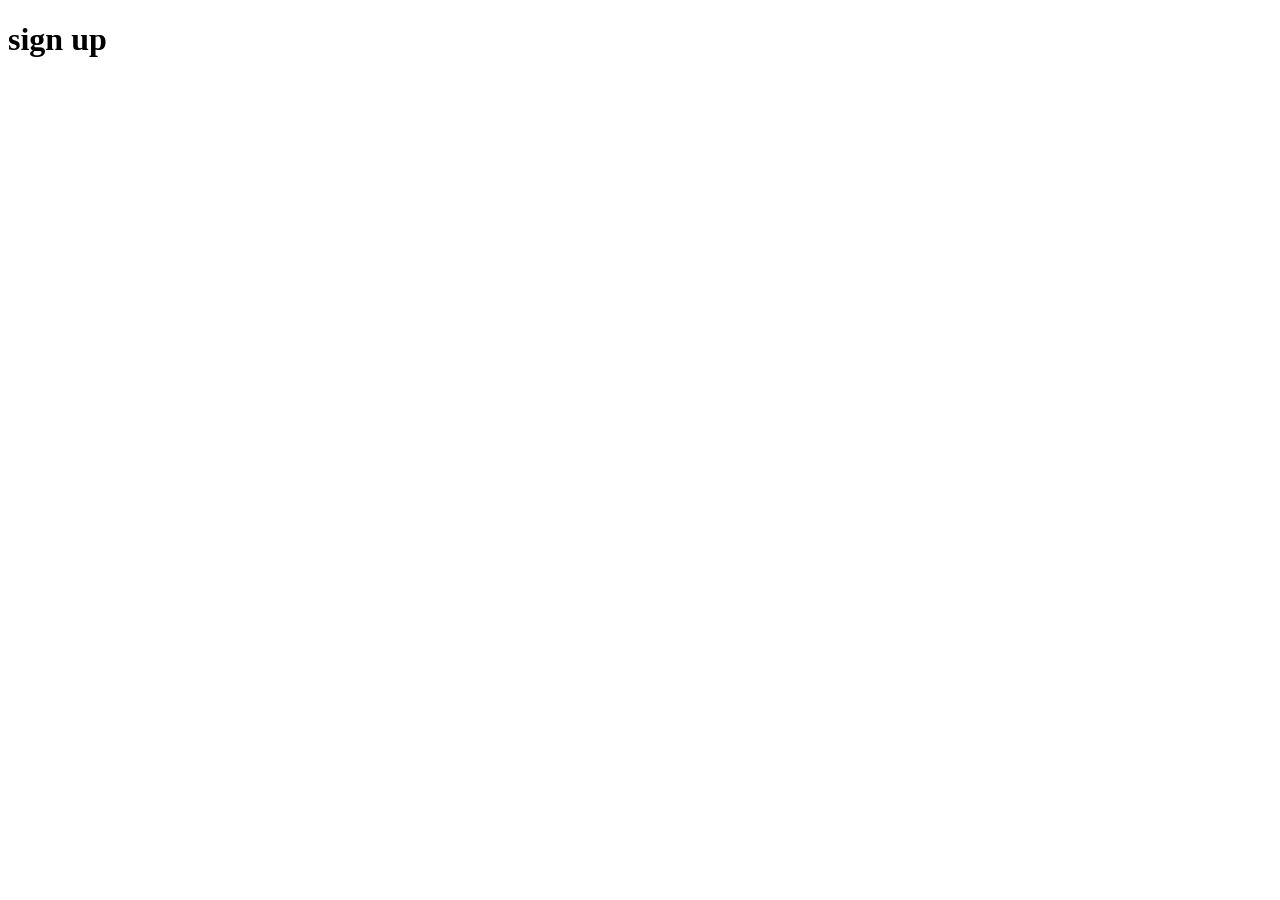
==== index.html @ 1853436d "feat: initial sign-up" ====
<!DOCTYPE html>
<html lang="en">
<head>
    <meta charset="UTF-8">
    <meta name="viewport" content="width=device-width, initial-scale=1.0">
    <title>sign</title>
    <link rel="stylesheet" href="style.css">
</head>
<body>
    <h1>sign up</h1>
</body>
</html>
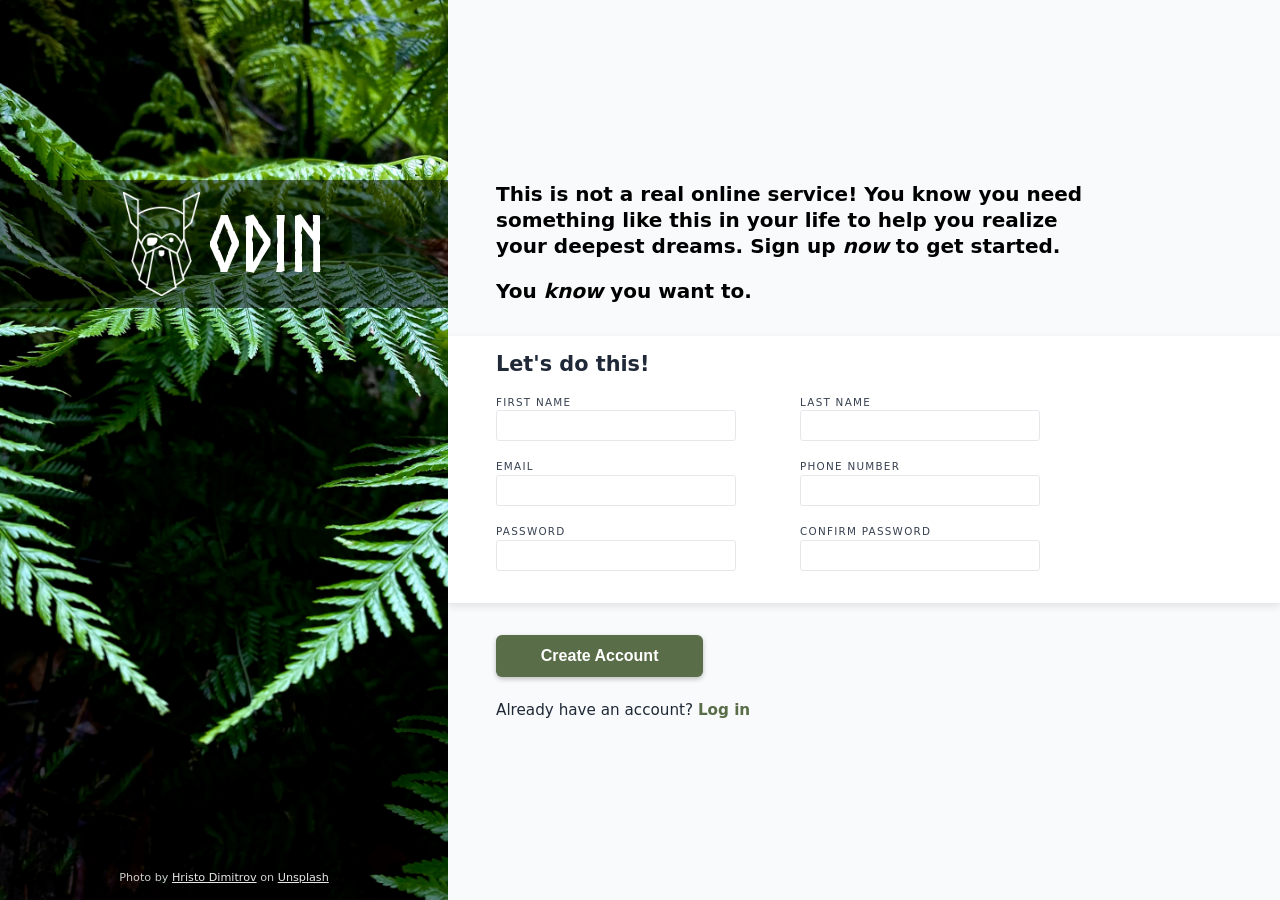
==== commit b8338ff4: "feat: 检测Repo文件查看权限 Co-authored-by: traeagent <traeagent@users.noreply.github.com>" ====
--- a/index.html
+++ b/index.html
@@ -3,10 +3,69 @@
 <head>
     <meta charset="UTF-8">
     <meta name="viewport" content="width=device-width, initial-scale=1.0">
-    <title>sign</title>
+    <title>Sign Up</title>
     <link rel="stylesheet" href="style.css">
 </head>
 <body>
-    <h1>sign up</h1>
+    <div class="container">
+        <div class="sidebar">
+            <div class="logo-banner">
+                <img src="odin-lined.png" alt="Odin logo" class="logo-img">
+                <span class="logo-text">ODIN</span>
+            </div>
+            <div class="photo-credit">
+                Photo by <a href="https://unsplash.com/@hristodimitrov" target="_blank" rel="noopener noreferrer">Hristo Dimitrov</a> on <a href="https://unsplash.com" target="_blank" rel="noopener noreferrer">Unsplash</a>
+            </div>
+        </div>
+        <div class="main">
+            <div class="hero">
+                <p class="hero-text">
+                    This is not a real online service! You know you need something like this in your life to help you realize your deepest dreams. Sign up <em>now</em> to get started.
+                </p>
+                <p class="hero-call">
+                    You <em>know</em> you want to.
+                </p>
+            </div>
+            <form action="#" method="post" class="signup-form">
+                <div class="form-panel">
+                    <h2 class="form-title">Let's do this!</h2>
+                    <div class="form-row">
+                        <div class="form-group">
+                            <label for="first-name">FIRST NAME</label>
+                            <input type="text" id="first-name" name="first_name" required>
+                        </div>
+                        <div class="form-group">
+                            <label for="last-name">LAST NAME</label>
+                            <input type="text" id="last-name" name="last_name" required>
+                        </div>
+                    </div>
+                    <div class="form-row">
+                        <div class="form-group">
+                            <label for="email">EMAIL</label>
+                            <input type="email" id="email" name="email" required>
+                        </div>
+                        <div class="form-group">
+                            <label for="phone">PHONE NUMBER</label>
+                            <input type="tel" id="phone" name="phone">
+                        </div>
+                    </div>
+                    <div class="form-row">
+                        <div class="form-group">
+                            <label for="password">PASSWORD</label>
+                            <input type="password" id="password" name="password" minlength="6" required>
+                        </div>
+                        <div class="form-group">
+                            <label for="confirm-password">CONFIRM PASSWORD</label>
+                            <input type="password" id="confirm-password" name="confirm_password" minlength="6" required>
+                        </div>
+                    </div>
+                </div>
+                <div class="form-footer">
+                    <button type="submit" class="create-btn">Create Account</button>
+                    <p class="login-prompt">Already have an account? <a href="#" class="login-link">Log in</a></p>
+                </div>
+            </form>
+        </div>
+    </div>
 </body>
-</html>+</html>
--- a/style.css
+++ b/style.css
@@ -0,0 +1,210 @@
+@font-face {
+    font-family: 'Norse';
+    src: url('fonts/Norse-Bold.woff2') format('woff2'),
+        url('fonts/Norse-Bold.woff') format('woff');
+    font-weight: bold;
+    font-style: normal;
+    font-display: swap;
+}
+
+*,
+*::before,
+*::after {
+    box-sizing: border-box;
+    margin: 0;
+    padding: 0;
+}
+
+html, body {
+    height: 100%;
+    font-family: system-ui, -apple-system, 'Segoe UI', Roboto, Helvetica, Arial, sans-serif;
+}
+
+.container {
+    display: flex;
+    min-height: 100vh;
+}
+
+/* ---------- Sidebar ---------- */
+.sidebar {
+    position: relative;
+    flex: 0 0 35vw;
+    min-width: 360px;
+    background-image: url('HristoDimitrov.jpg');
+    background-size: cover;
+    background-position: center;
+    background-repeat: no-repeat;
+    color: #fff;
+    display: flex;
+    flex-direction: column;
+}
+
+.logo-banner {
+    margin-top: 20vh;
+    display: flex;
+    align-items: center;
+    justify-content: center;
+    gap: 0.5rem;
+    background-color: rgba(0, 0, 0, 0.5);
+    padding: 0.75rem 1rem;
+    width: 100%;
+}
+
+.logo-img {
+    height: 6.5rem;
+}
+
+.logo-text {
+    font-family: 'Norse', sans-serif;
+    font-weight: bold;
+    font-size: 4.8rem;
+    color: #fff;
+    line-height: 1;
+}
+
+.photo-credit {
+    margin-top: auto;
+    text-align: center;
+    font-size: 0.7rem;
+    padding: 1rem;
+    color: rgba(255, 255, 255, 0.8);
+}
+
+.photo-credit a {
+    color: rgba(255, 255, 255, 0.9);
+    text-decoration: underline;
+}
+
+/* ---------- Main / Right side ---------- */
+.main {
+    flex: 1;
+    display: flex;
+    flex-direction: column;
+    justify-content: center;
+    background-color: #f9fafb;
+}
+
+.hero {
+    padding: 2.5rem 3rem 2rem 3rem;
+    max-width: 700px;
+}
+
+.hero-text {
+    font-size: 1.25rem;
+    font-weight: 600;
+    line-height: 1.3;
+    margin-bottom: 1.2rem;
+}
+
+.hero-call {
+    font-size: 1.25rem;
+    font-weight: 600;
+    line-height: 1.3;
+}
+
+.hero em {
+    font-style: italic;
+}
+
+/* ---------- Form ---------- */
+.signup-form {
+    width: 100%;
+    display: flex;
+    flex-direction: column;
+}
+
+.form-panel {
+    background-color: #fff;
+    padding: 1rem 3rem 2rem 3rem;
+    box-shadow: 0 3px 8px rgba(0, 0, 0, 0.1);
+}
+
+.form-title {
+    font-size: 1.3rem;
+    font-weight: 600;
+    margin-bottom: 1.2rem;
+    color: #1f2937;
+}
+
+.form-row {
+    display: flex;
+    gap: 4rem;
+    margin-bottom: 1.2rem;
+}
+
+.form-row:last-child {
+    margin-bottom: 0;
+}
+
+.form-group {
+    display: flex;
+    flex-direction: column;
+    flex: 0 0 240px;
+}
+
+.form-group label {
+    font-size: 0.65rem;
+    font-weight: 500;
+    letter-spacing: 0.12em;
+    color: #374151;
+    margin-bottom: 0.15rem;
+}
+
+.form-group input {
+    padding: 0.35rem 0.6rem;
+    font-size: 0.95rem;
+    border: 1px solid #E5E7EB;
+    border-radius: 3px;
+    background-color: #fff;
+    outline: none;
+    font-family: inherit;
+    width: 100%;
+    transition: border-color 0.1s, box-shadow 0.1s;
+}
+
+.form-group input:focus {
+    border-color: #2d6cc9;
+    box-shadow: 0 0 0 2px rgba(45, 108, 201, 0.15);
+}
+
+.form-group input:user-invalid {
+    border-color: #c53030;
+}
+
+/* ---------- Form Footer ---------- */
+.form-footer {
+    padding: 2rem 3rem 2.5rem 3rem;
+}
+
+.create-btn {
+    background-color: #596D48;
+    color: #fff;
+    font-size: 1rem;
+    font-weight: 600;
+    padding: 0.75rem 2.8rem;
+    border: none;
+    border-radius: 6px;
+    cursor: pointer;
+    box-shadow: 0 2px 5px rgba(0, 0, 0, 0.25);
+    transition: background-color 0.15s;
+}
+
+.create-btn:hover {
+    background-color: #4c5e3e;
+}
+
+.login-prompt {
+    margin-top: 1.5rem;
+    font-size: 0.95rem;
+    color: #1f2937;
+}
+
+.login-link {
+    color: #596D48;
+    text-decoration: none;
+    font-weight: 600;
+}
+
+.login-link:hover {
+    text-decoration: underline;
+}
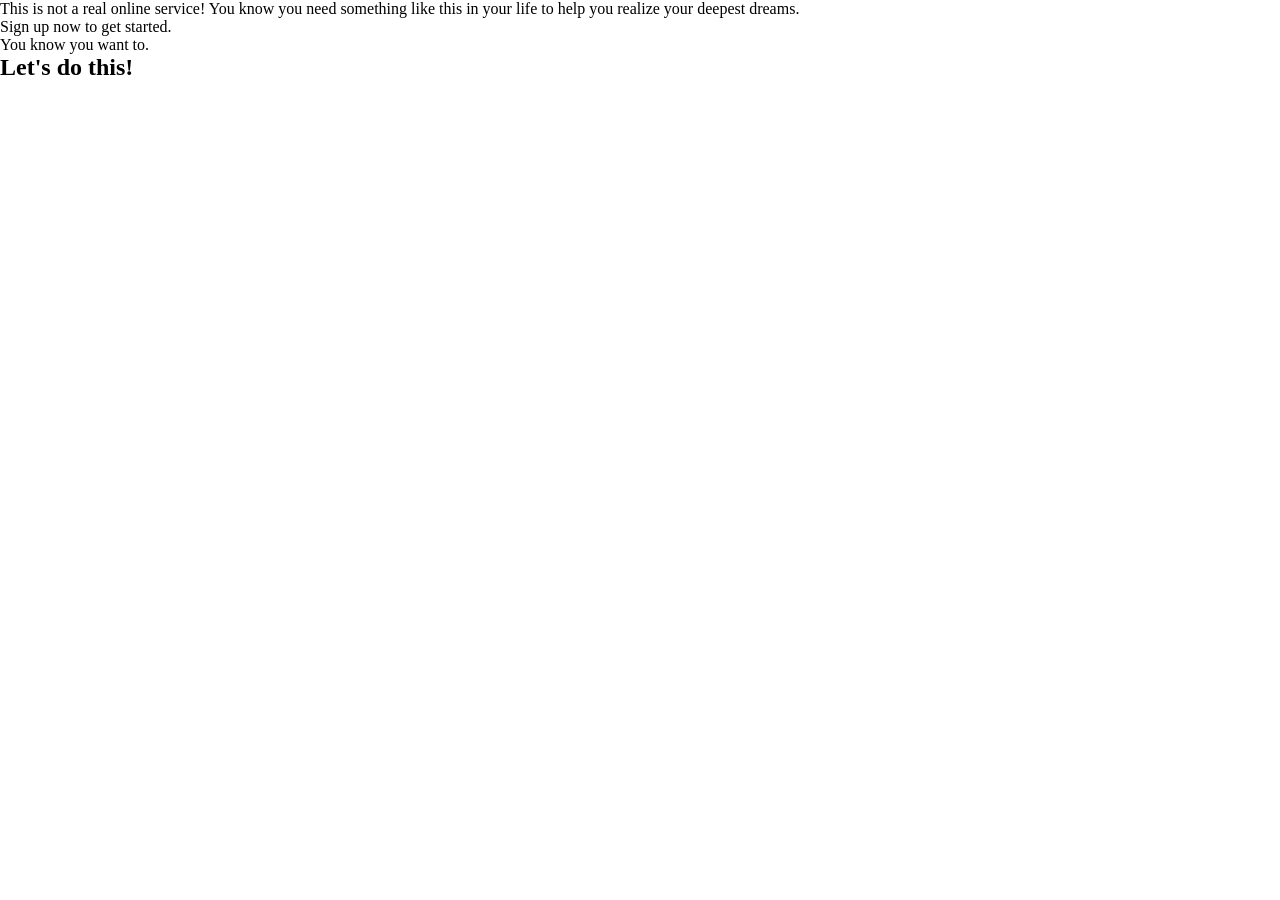
==== commit 14e90c8e: "feat: build page structure and add demo generated by Doubao" ====
--- a/index.html
+++ b/index.html
@@ -3,69 +3,40 @@
 <head>
     <meta charset="UTF-8">
     <meta name="viewport" content="width=device-width, initial-scale=1.0">
-    <title>Sign Up</title>
+    <title>sign</title>
     <link rel="stylesheet" href="style.css">
 </head>
 <body>
-    <div class="container">
+    <main>
         <div class="sidebar">
-            <div class="logo-banner">
-                <img src="odin-lined.png" alt="Odin logo" class="logo-img">
-                <span class="logo-text">ODIN</span>
-            </div>
-            <div class="photo-credit">
-                Photo by <a href="https://unsplash.com/@hristodimitrov" target="_blank" rel="noopener noreferrer">Hristo Dimitrov</a> on <a href="https://unsplash.com" target="_blank" rel="noopener noreferrer">Unsplash</a>
-            </div>
+
         </div>
-        <div class="main">
-            <div class="hero">
-                <p class="hero-text">
-                    This is not a real online service! You know you need something like this in your life to help you realize your deepest dreams. Sign up <em>now</em> to get started.
-                </p>
-                <p class="hero-call">
-                    You <em>know</em> you want to.
-                </p>
-            </div>
-            <form action="#" method="post" class="signup-form">
-                <div class="form-panel">
-                    <h2 class="form-title">Let's do this!</h2>
-                    <div class="form-row">
-                        <div class="form-group">
-                            <label for="first-name">FIRST NAME</label>
-                            <input type="text" id="first-name" name="first_name" required>
-                        </div>
-                        <div class="form-group">
-                            <label for="last-name">LAST NAME</label>
-                            <input type="text" id="last-name" name="last_name" required>
-                        </div>
-                    </div>
-                    <div class="form-row">
-                        <div class="form-group">
-                            <label for="email">EMAIL</label>
-                            <input type="email" id="email" name="email" required>
-                        </div>
-                        <div class="form-group">
-                            <label for="phone">PHONE NUMBER</label>
-                            <input type="tel" id="phone" name="phone">
-                        </div>
-                    </div>
-                    <div class="form-row">
-                        <div class="form-group">
-                            <label for="password">PASSWORD</label>
-                            <input type="password" id="password" name="password" minlength="6" required>
-                        </div>
-                        <div class="form-group">
-                            <label for="confirm-password">CONFIRM PASSWORD</label>
-                            <input type="password" id="confirm-password" name="confirm_password" minlength="6" required>
-                        </div>
-                    </div>
-                </div>
-                <div class="form-footer">
-                    <button type="submit" class="create-btn">Create Account</button>
-                    <p class="login-prompt">Already have an account? <a href="#" class="login-link">Log in</a></p>
-                </div>
+
+        <div class="hero">
+            <p>
+               This is not a real online service!
+                You know you need something like this in your life to help you realize your deepest dreams. 
+                <br>Sign up now to get started.
+            </p>
+            <p>
+                You know you want to.
+            </p>
+
+        </div>
+
+        <div>
+            <form action="index.html" method="post">
+                <h2>Let's do this!</h2>
+                <p></p>
+                <p></p>
+                <p></p>
             </form>
         </div>
-    </div>
+
+        <div class="form-footer">
+
+        </div>
+
+    </main>
 </body>
-</html>
+</html>
--- a/style.css
+++ b/style.css
@@ -1,7 +1,7 @@
 @font-face {
     font-family: 'Norse';
-    src: url('fonts/Norse-Bold.woff2') format('woff2'),
-        url('fonts/Norse-Bold.woff') format('woff');
+    src: url('./fonts/Norse-Bold.woff2') format('woff2'),
+        url('./fonts/Norse-Bold.woff') format('woff');
     font-weight: bold;
     font-style: normal;
     font-display: swap;
@@ -15,196 +15,8 @@
     padding: 0;
 }
 
-html, body {
-    height: 100%;
-    font-family: system-ui, -apple-system, 'Segoe UI', Roboto, Helvetica, Arial, sans-serif;
+
+container {
+    display: flex;
 }
 
-.container {
-    display: flex;
-    min-height: 100vh;
-}
-
-/* ---------- Sidebar ---------- */
-.sidebar {
-    position: relative;
-    flex: 0 0 35vw;
-    min-width: 360px;
-    background-image: url('HristoDimitrov.jpg');
-    background-size: cover;
-    background-position: center;
-    background-repeat: no-repeat;
-    color: #fff;
-    display: flex;
-    flex-direction: column;
-}
-
-.logo-banner {
-    margin-top: 20vh;
-    display: flex;
-    align-items: center;
-    justify-content: center;
-    gap: 0.5rem;
-    background-color: rgba(0, 0, 0, 0.5);
-    padding: 0.75rem 1rem;
-    width: 100%;
-}
-
-.logo-img {
-    height: 6.5rem;
-}
-
-.logo-text {
-    font-family: 'Norse', sans-serif;
-    font-weight: bold;
-    font-size: 4.8rem;
-    color: #fff;
-    line-height: 1;
-}
-
-.photo-credit {
-    margin-top: auto;
-    text-align: center;
-    font-size: 0.7rem;
-    padding: 1rem;
-    color: rgba(255, 255, 255, 0.8);
-}
-
-.photo-credit a {
-    color: rgba(255, 255, 255, 0.9);
-    text-decoration: underline;
-}
-
-/* ---------- Main / Right side ---------- */
-.main {
-    flex: 1;
-    display: flex;
-    flex-direction: column;
-    justify-content: center;
-    background-color: #f9fafb;
-}
-
-.hero {
-    padding: 2.5rem 3rem 2rem 3rem;
-    max-width: 700px;
-}
-
-.hero-text {
-    font-size: 1.25rem;
-    font-weight: 600;
-    line-height: 1.3;
-    margin-bottom: 1.2rem;
-}
-
-.hero-call {
-    font-size: 1.25rem;
-    font-weight: 600;
-    line-height: 1.3;
-}
-
-.hero em {
-    font-style: italic;
-}
-
-/* ---------- Form ---------- */
-.signup-form {
-    width: 100%;
-    display: flex;
-    flex-direction: column;
-}
-
-.form-panel {
-    background-color: #fff;
-    padding: 1rem 3rem 2rem 3rem;
-    box-shadow: 0 3px 8px rgba(0, 0, 0, 0.1);
-}
-
-.form-title {
-    font-size: 1.3rem;
-    font-weight: 600;
-    margin-bottom: 1.2rem;
-    color: #1f2937;
-}
-
-.form-row {
-    display: flex;
-    gap: 4rem;
-    margin-bottom: 1.2rem;
-}
-
-.form-row:last-child {
-    margin-bottom: 0;
-}
-
-.form-group {
-    display: flex;
-    flex-direction: column;
-    flex: 0 0 240px;
-}
-
-.form-group label {
-    font-size: 0.65rem;
-    font-weight: 500;
-    letter-spacing: 0.12em;
-    color: #374151;
-    margin-bottom: 0.15rem;
-}
-
-.form-group input {
-    padding: 0.35rem 0.6rem;
-    font-size: 0.95rem;
-    border: 1px solid #E5E7EB;
-    border-radius: 3px;
-    background-color: #fff;
-    outline: none;
-    font-family: inherit;
-    width: 100%;
-    transition: border-color 0.1s, box-shadow 0.1s;
-}
-
-.form-group input:focus {
-    border-color: #2d6cc9;
-    box-shadow: 0 0 0 2px rgba(45, 108, 201, 0.15);
-}
-
-.form-group input:user-invalid {
-    border-color: #c53030;
-}
-
-/* ---------- Form Footer ---------- */
-.form-footer {
-    padding: 2rem 3rem 2.5rem 3rem;
-}
-
-.create-btn {
-    background-color: #596D48;
-    color: #fff;
-    font-size: 1rem;
-    font-weight: 600;
-    padding: 0.75rem 2.8rem;
-    border: none;
-    border-radius: 6px;
-    cursor: pointer;
-    box-shadow: 0 2px 5px rgba(0, 0, 0, 0.25);
-    transition: background-color 0.15s;
-}
-
-.create-btn:hover {
-    background-color: #4c5e3e;
-}
-
-.login-prompt {
-    margin-top: 1.5rem;
-    font-size: 0.95rem;
-    color: #1f2937;
-}
-
-.login-link {
-    color: #596D48;
-    text-decoration: none;
-    font-weight: 600;
-}
-
-.login-link:hover {
-    text-decoration: underline;
-}
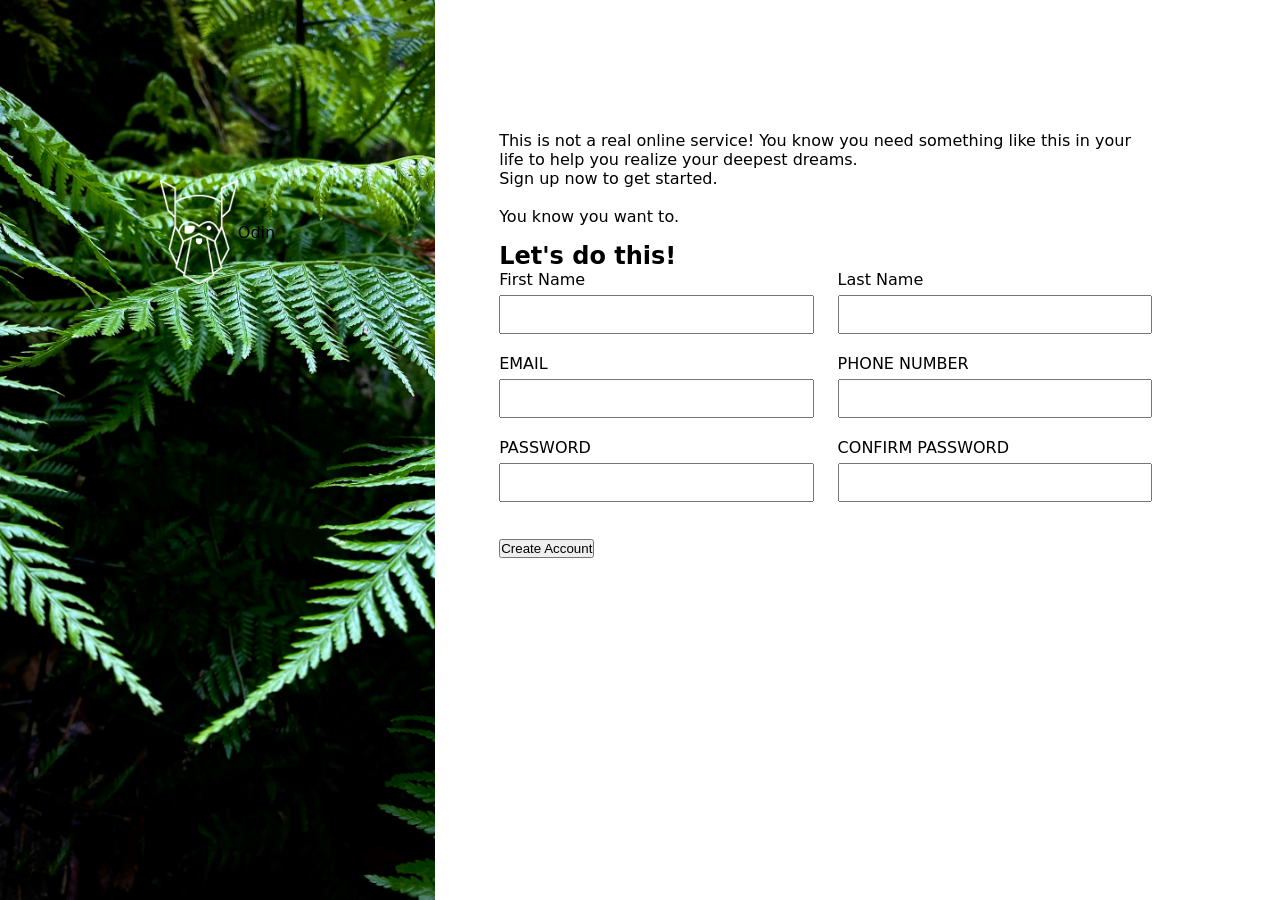
==== commit 076a7f74: "feat: add sign-up form layout and logo banner" ====
--- a/index.html
+++ b/index.html
@@ -7,36 +7,95 @@
     <link rel="stylesheet" href="style.css">
 </head>
 <body>
-    <main>
+    <div class="container">
         <div class="sidebar">
+            <div class="logo-banner">
+                <img src="./odin-lined.png" alt="odin-logo" class="logo-img">
+                <span class="odin-lined">Odin</span>
+            </div>
+        </div>
+        
+        <main>
+            <div class="hero">
+                <p>
+                   This is not a real online service!
+                    You know you need something like this in your life to help you realize your deepest dreams.
+                    <br>Sign up now to get started.
+                </p>
+                <p>
+                    <br>You know you want to.
+                </p>
+            </div>
+            <div>
+                <form action="index.html" method="post" id="signup-form">
+                    <h2>Let's do this!</h2>
+                    <div class="form-row">
+                        <div class="form-field">
+                        <label for="firstname">First Name</label>
+                        <input type="text" id="firstname" name="firstname">
+                        </div>
 
-        </div>
+                        <div class="form-field">
+                        <label for="lastname">Last Name</label>
+                        <input type="text" id="lastname" name="lastname">
+                        </div>
+                    </div>
 
-        <div class="hero">
-            <p>
-               This is not a real online service!
-                You know you need something like this in your life to help you realize your deepest dreams. 
-                <br>Sign up now to get started.
-            </p>
-            <p>
-                You know you want to.
-            </p>
+                    <div class="form-row">
+                        <div class="form-field">
+                            <label for="email">EMAIL</label>
+                            <input
+                            type="email"
+                            id="email"
+                            name="email"
+                            autocomplete="email"
+                            required
+                            >
+                        </div>
 
-        </div>
+                        <div class="form-field">
+                            <label for="phone">PHONE NUMBER</label>
+                            <input
+                            type="tel"
+                            id="phone"
+                            name="phone"
+                            autocomplete="tel"
+                            required
+                            >
+                        </div>
+                        </div>
 
-        <div>
-            <form action="index.html" method="post">
-                <h2>Let's do this!</h2>
-                <p></p>
-                <p></p>
-                <p></p>
-            </form>
-        </div>
+                    <div class="form-row">
+                        <div class="form-field">
+                            <label for="password">PASSWORD</label>
+                            <input 
+                            type="password"
+                            id="password"
+                            name="password"
+                            autocomplete="new-password"
+                            required
+                            >
+                        </div>
 
-        <div class="form-footer">
+                        <div class="form-field">
+                            <label for="confirm-password">CONFIRM PASSWORD</label>
+                            <input 
+                            type="password"
+                            id="confirm-password"
+                            name="confirm-password"
+                            autocomplete="new-password"
+                            required
+                            >
+                        </div>
 
-        </div>
+                    </div>
 
-    </main>
+                </form>
+            </div>
+            <div class="form-footer">
+                <div> <button type="submit" form="signup-form">Create Account</button> </div>
+            </div>
+        </main>
+    </div>
 </body>
 </html>
--- a/style.css
+++ b/style.css
@@ -15,8 +15,71 @@
     padding: 0;
 }
 
-
-container {
+html, body {
+    height: 100%;
+    font-family: system-ui, -apple-system, 'Segoe UI', Roboto, Helvetica, Arial, sans-serif;
+}
+.container {
     display: flex;
+    min-height: 100vh;
 }
 
+/* sidebar */
+.sidebar {
+    
+    width: 40vw;
+    background-image: url("./HristoDimitrov.jpg");
+    background-size: cover;
+    background-position: center;
+    background-repeat: no-repeat;
+}
+
+.logo-banner {
+    margin-top: 20vh;
+    display: flex;
+    align-items: center;
+    justify-content: center;
+}
+.logo-img {
+
+    height: 6.5rem;
+}
+/* main */
+
+main {
+    width: 60vw;
+    margin-left: 5%;
+    margin-right: 10%;
+    display: flex;
+    flex-direction: column;
+    gap: 16px;
+
+}
+
+main .hero {
+    margin-top: 20%;
+}
+
+
+.form-row {
+display: flex;
+gap: 24px;
+margin-bottom: 20px;
+}
+
+.form-field {
+flex: 1;
+min-width: 0;
+}
+
+.form-field label {
+display: block;
+margin-bottom: 6px;
+}
+
+.form-field input {
+width: 100%;
+padding: 10px;
+}
+
+
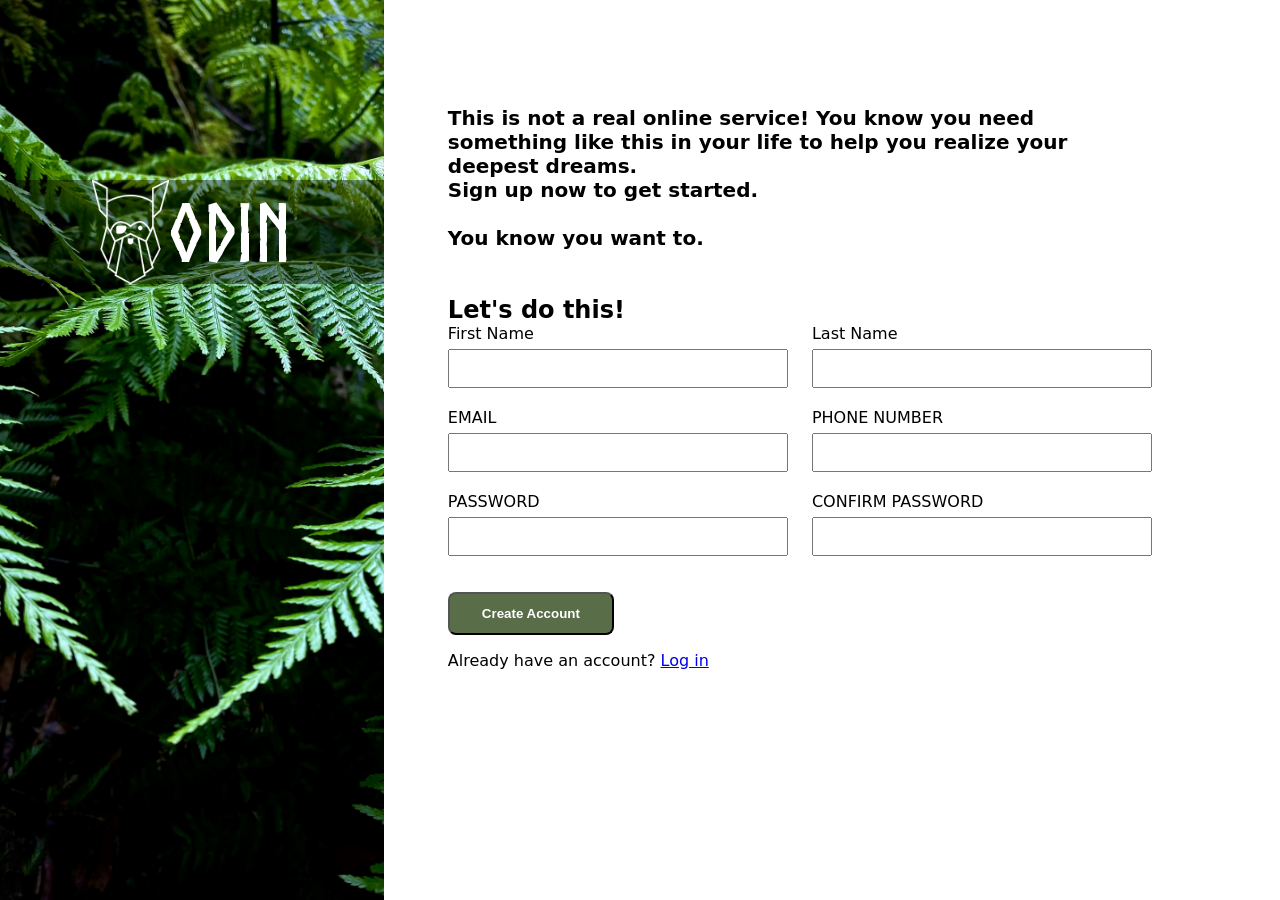
==== commit 62754862: "feat: add login prompt and polish UI" ====
--- a/index.html
+++ b/index.html
@@ -3,7 +3,7 @@
 <head>
     <meta charset="UTF-8">
     <meta name="viewport" content="width=device-width, initial-scale=1.0">
-    <title>sign</title>
+    <title>Sign Up</title>
     <link rel="stylesheet" href="style.css">
 </head>
 <body>
@@ -11,8 +11,9 @@
         <div class="sidebar">
             <div class="logo-banner">
                 <img src="./odin-lined.png" alt="odin-logo" class="logo-img">
-                <span class="odin-lined">Odin</span>
+                <span class="logo-lined">ODIN</span>
             </div>
+            
         </div>
         
         <main>
@@ -26,7 +27,7 @@
                     <br>You know you want to.
                 </p>
             </div>
-            <div>
+            <div class="form-panel">
                 <form action="index.html" method="post" id="signup-form">
                     <h2>Let's do this!</h2>
                     <div class="form-row">
@@ -93,9 +94,10 @@
                 </form>
             </div>
             <div class="form-footer">
-                <div> <button type="submit" form="signup-form">Create Account</button> </div>
+                <button type="submit" form="signup-form" class="create-btn">Create Account</button>
+                <p class="login-prompt">Already have an account? <a href="#" class="login-link">Log in</a></p>
             </div>
         </main>
     </div>
 </body>
-</html>+</html>
--- a/style.css
+++ b/style.css
@@ -6,6 +6,8 @@
     font-style: normal;
     font-display: swap;
 }
+
+
 
 *,
 *::before,
@@ -24,10 +26,10 @@
     min-height: 100vh;
 }
 
-/* sidebar */
+                    /* Sidebar */
 .sidebar {
     
-    width: 40vw;
+    width: 60vw;
     background-image: url("./HristoDimitrov.jpg");
     background-size: cover;
     background-position: center;
@@ -39,15 +41,25 @@
     display: flex;
     align-items: center;
     justify-content: center;
+    background-color: rgb(0 0 0 / 0.4);
 }
 .logo-img {
 
     height: 6.5rem;
 }
-/* main */
+
+.logo-lined {
+    font-family: Norse;
+    color: white;
+    font-weight: bold;
+    font-size: 5rem;
+    
+}
+
+
+                    /* Main */
 
 main {
-    width: 60vw;
     margin-left: 5%;
     margin-right: 10%;
     display: flex;
@@ -57,10 +69,13 @@
 }
 
 main .hero {
-    margin-top: 20%;
+    margin-top: 15%;
+    margin-bottom: 30px;
+    font-weight: bold;
+    font-size: 20px;
 }
 
-
+                    /* Form */
 .form-row {
 display: flex;
 gap: 24px;
@@ -82,4 +97,14 @@
 padding: 10px;
 }
 
+            /* Form Footer */
 
+.create-btn {
+    padding: 12px 32px;
+    border-radius: 8px;
+    margin-bottom: 16px;
+    background-color: #596D48;
+    color: white;
+    font-weight: bold;
+
+}
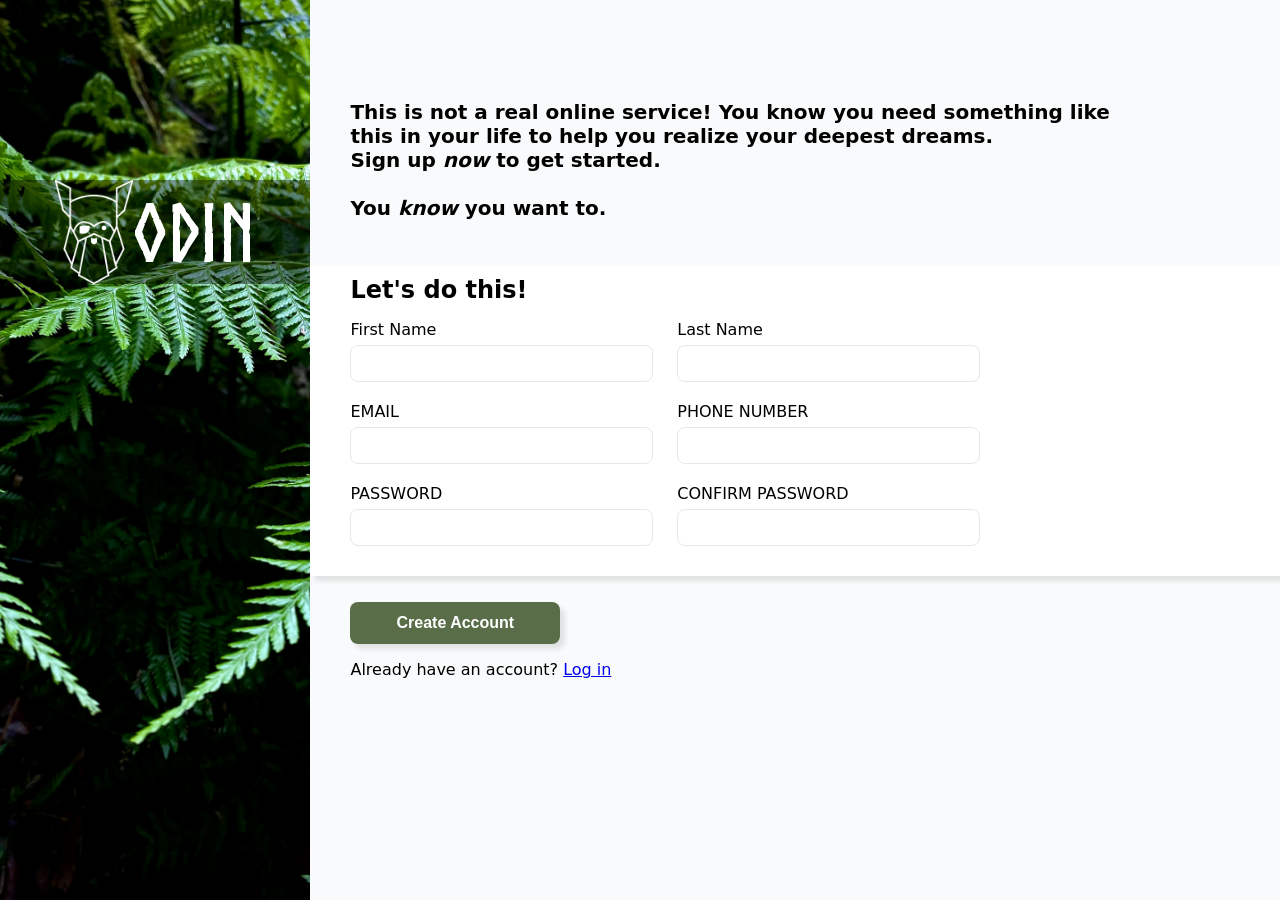
==== commit 76b5abc2: "style(main): polish hero, form panel and form footer layout" ====
--- a/index.html
+++ b/index.html
@@ -21,10 +21,10 @@
                 <p>
                    This is not a real online service!
                     You know you need something like this in your life to help you realize your deepest dreams.
-                    <br>Sign up now to get started.
+                    <br>Sign up <em>now</em> to get started.
                 </p>
                 <p>
-                    <br>You know you want to.
+                    <br>You <em>know</em> you want to.
                 </p>
             </div>
             <div class="form-panel">
--- a/style.css
+++ b/style.css
@@ -29,7 +29,7 @@
                     /* Sidebar */
 .sidebar {
     
-    width: 60vw;
+    width: 40%;
     background-image: url("./HristoDimitrov.jpg");
     background-size: cover;
     background-position: center;
@@ -60,22 +60,30 @@
                     /* Main */
 
 main {
-    margin-left: 5%;
-    margin-right: 10%;
+
     display: flex;
     flex-direction: column;
     gap: 16px;
+    background-color: #f9fafb;
 
 }
 
 main .hero {
-    margin-top: 15%;
-    margin-bottom: 30px;
+    padding: 100px 150px 30px 40px;
     font-weight: bold;
     font-size: 20px;
 }
 
                     /* Form */
+
+.form-panel {
+    padding: 10px 300px 10px 40px;
+    background-color: #fff;
+    box-shadow: 5px 5px 5px rgb(0 0 0 / 0.1);
+}
+.form-panel h2 {
+    margin-bottom: 16px;
+}
 .form-row {
 display: flex;
 gap: 24px;
@@ -97,14 +105,42 @@
 padding: 10px;
 }
 
+.form-field input {
+    border:1.2px solid #E5E7EB;
+    border-radius: 8px;
+    outline: none;
+    
+}
+.form-field input:user-invalid {
+    border-color: #c53030;
+
+}
+.form-field input:focus {
+
+    border-color: #2d6cc9;
+    box-shadow: 3px 3px 5px rgb(0 0 0 / 0.1);
+
+}
+
             /* Form Footer */
-
+.form-footer {
+    padding: 10px 300px 30px 40px;
+}
 .create-btn {
-    padding: 12px 32px;
+    padding: 12px 46px;
     border-radius: 8px;
+    border-style: none;
     margin-bottom: 16px;
     background-color: #596D48;
     color: white;
     font-weight: bold;
+    font-size: 16px;
+    box-shadow: 5px 5px 5px rgb(0 0 0 / 0.1);
+    cursor: pointer;
 
 }
+.create-btn:hover {
+    background-color: rgb(59, 87, 36);
+
+}
+
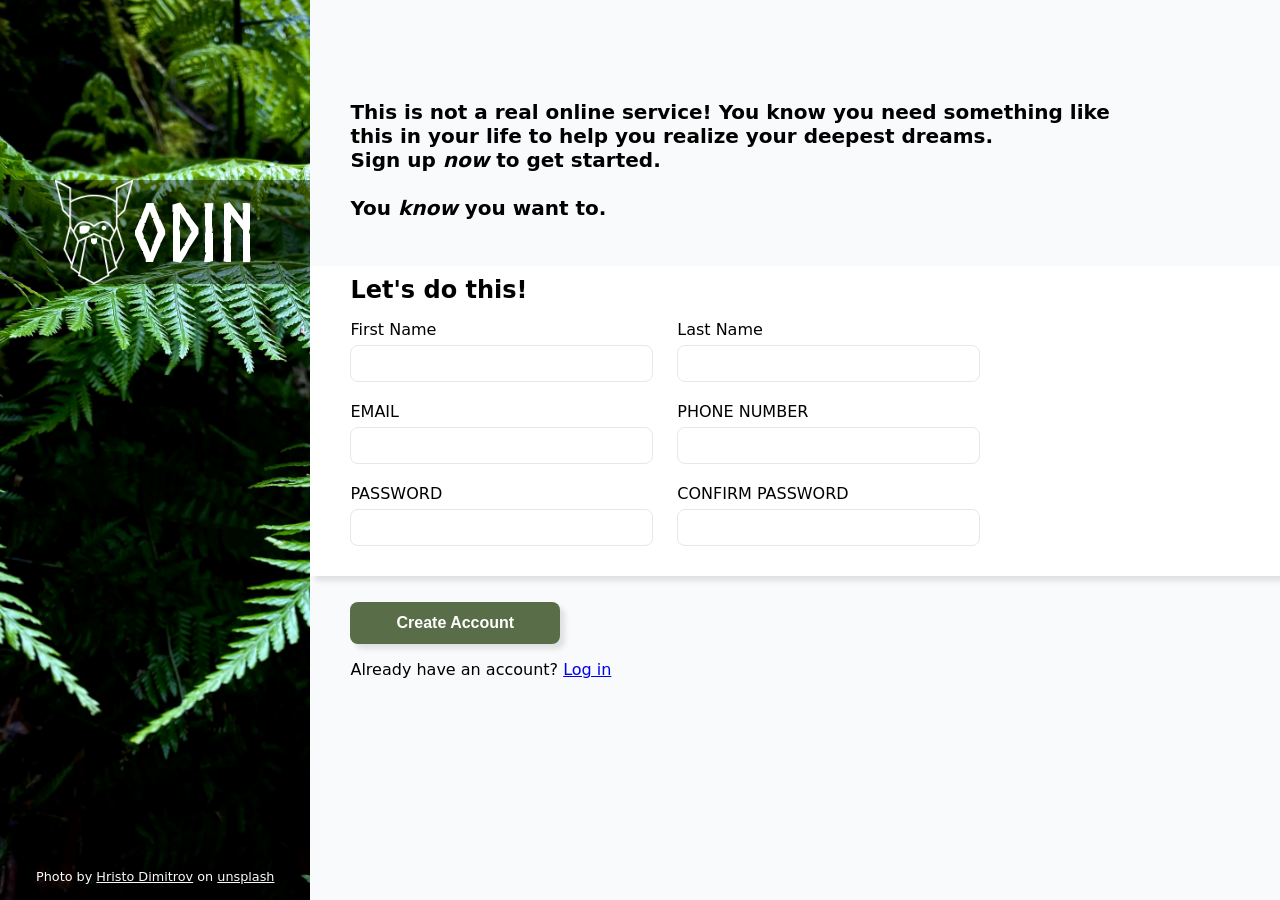
==== commit d0b81300: "feat: add photo credit" ====
--- a/index.html
+++ b/index.html
@@ -13,7 +13,9 @@
                 <img src="./odin-lined.png" alt="odin-logo" class="logo-img">
                 <span class="logo-lined">ODIN</span>
             </div>
-            
+            <div class="photo-credit">
+                <div>Photo by <a href="https://unsplash.com/@hristodimitrov">Hristo Dimitrov</a> on <a href="https://unsplash.com">unsplash</a></div>
+            </div>
         </div>
         
         <main>
--- a/style.css
+++ b/style.css
@@ -34,6 +34,8 @@
     background-size: cover;
     background-position: center;
     background-repeat: no-repeat;
+    display: flex;
+    flex-direction: column;
 }
 
 .logo-banner {
@@ -55,7 +57,17 @@
     font-size: 5rem;
     
 }
-
+.photo-credit {
+    margin-top: auto;
+    padding-bottom: 1rem;
+    text-align: center;
+    color: white;
+    font-size: 0.8rem;
+}
+.photo-credit a{
+    color: #f9fafb;
+    
+}
 
                     /* Main */
 
@@ -142,5 +154,4 @@
 .create-btn:hover {
     background-color: rgb(59, 87, 36);
 
-}
-
+}
